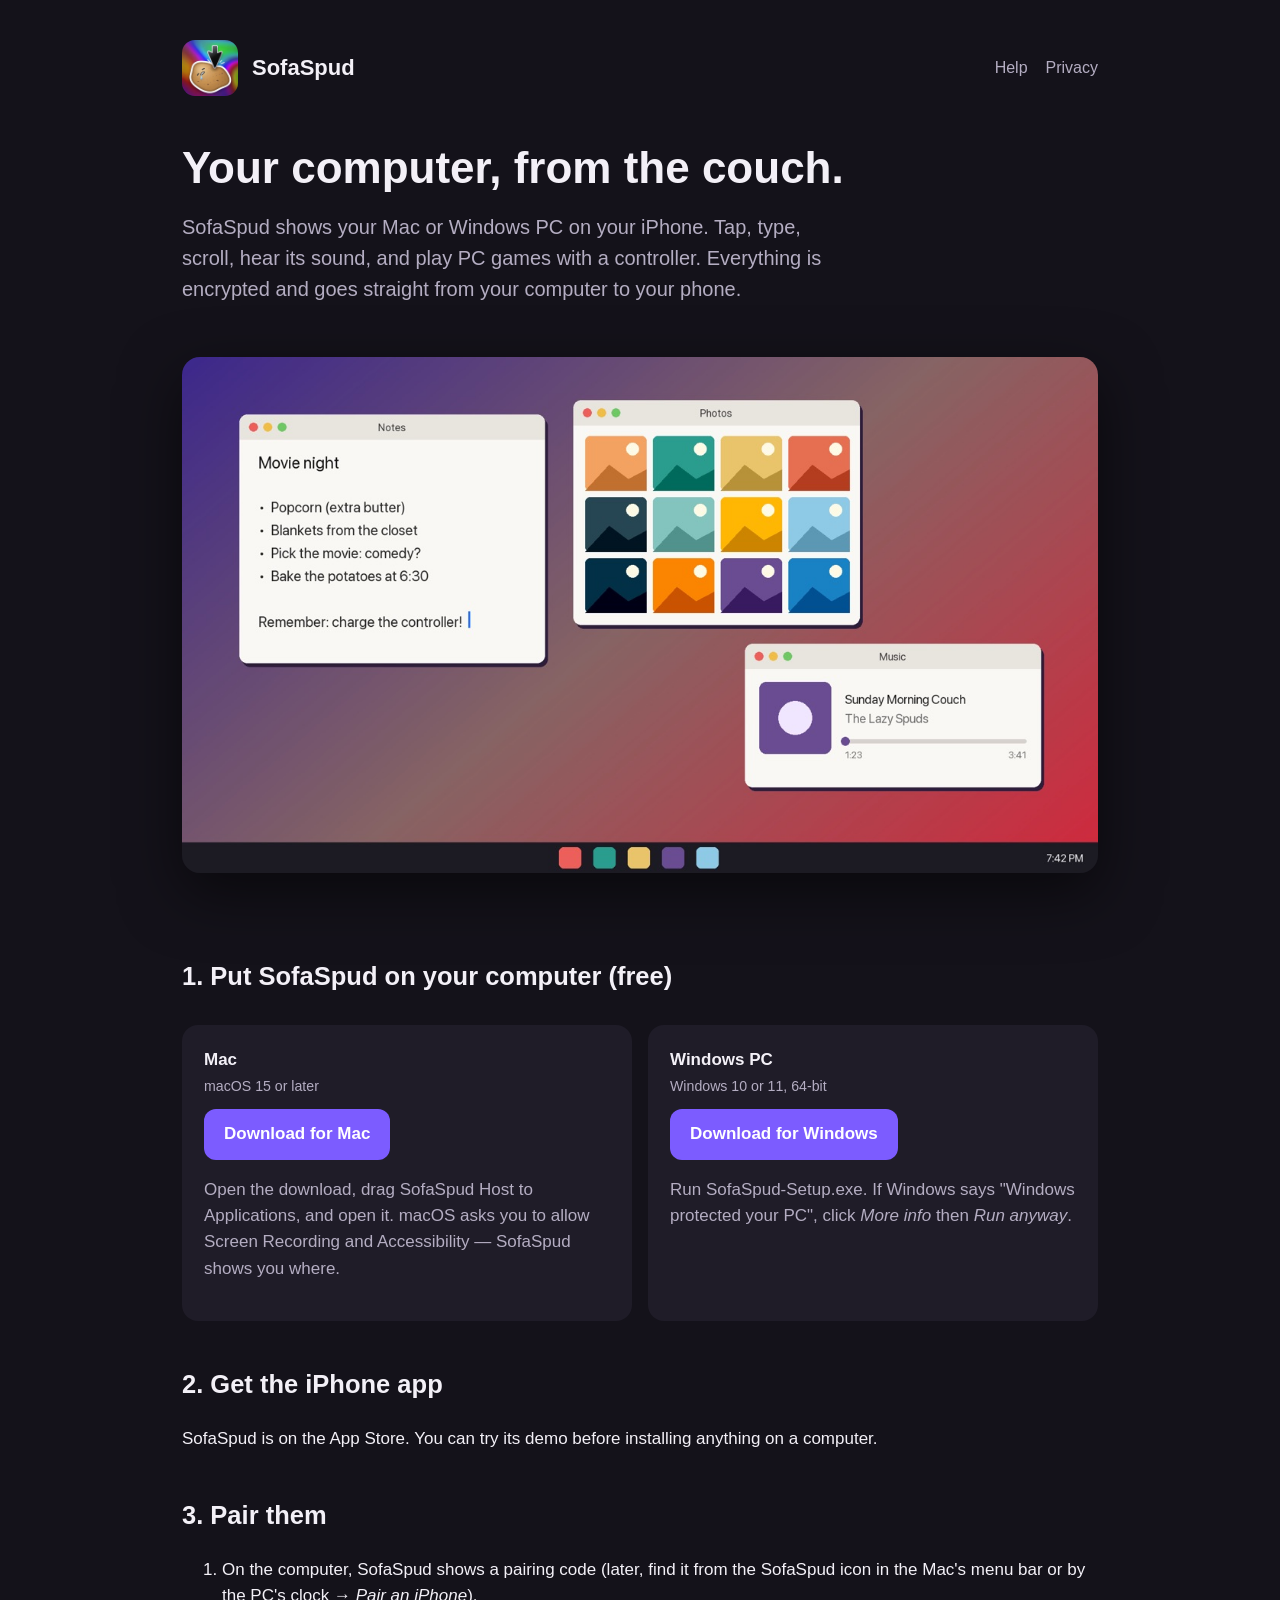
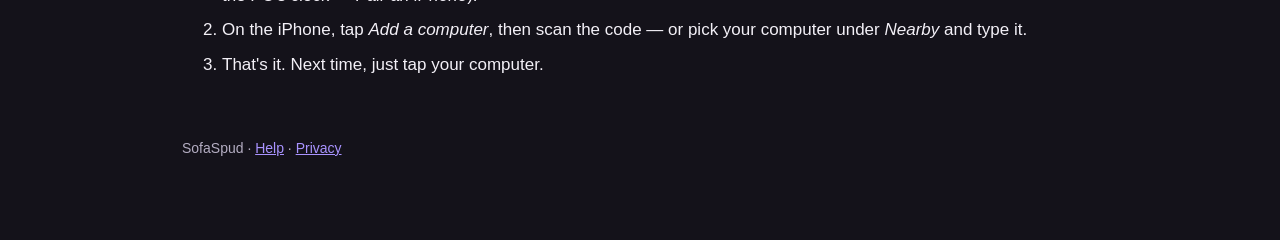
==== index.html @ 91dc5d45 "SofaSpud website: download, help and privacy pages Co-Authored-By: Claude Opus 5.5 <noreply@anthropi" ====
<!DOCTYPE html>
<html lang="en">
<head>
<meta charset="utf-8">
<meta name="viewport" content="width=device-width, initial-scale=1">
<title>SofaSpud — your computer, from the couch</title>
<meta name="description" content="See and control your Mac or Windows PC from your iPhone. Get the free SofaSpud helper for your computer here.">
<link rel="icon" href="icon.png">
<link rel="stylesheet" href="style.css">
</head>
<body>
<main>
  <header>
    <img src="icon.png" alt="">
    <a href="./">SofaSpud</a>
    <nav><a href="support.html">Help</a><a href="privacy.html">Privacy</a></nav>
  </header>

  <h1>Your computer, from the couch.</h1>
  <p class="lead">SofaSpud shows your Mac or Windows PC on your iPhone. Tap, type, scroll, hear its sound, and play PC games with a controller. Everything is encrypted and goes straight from your computer to your phone.</p>

  <img class="hero" src="demo.jpg" alt="A computer's desktop as SofaSpud shows it">

  <h2 id="download">1. Put SofaSpud on your computer (free)</h2>
  <div class="downloads">
    <div class="dl">
      <strong>Mac</strong><br><small>macOS 15 or later</small><br>
      <a class="btn" href="https://github.com/sofaspud-app/sofaspud-app.github.io/releases/latest/download/SofaSpud.dmg">Download for Mac</a>
      <p class="muted">Open the download, drag SofaSpud Host to Applications, and open it. macOS asks you to allow Screen Recording and Accessibility — SofaSpud shows you where.</p>
    </div>
    <div class="dl">
      <strong>Windows PC</strong><br><small>Windows 10 or 11, 64-bit</small><br>
      <a class="btn" href="https://github.com/sofaspud-app/sofaspud-app.github.io/releases/latest/download/SofaSpud-Setup.exe">Download for Windows</a>
      <p class="muted">Run SofaSpud-Setup.exe. If Windows says "Windows protected your PC", click <em>More info</em> then <em>Run anyway</em>.</p>
    </div>
  </div>

  <h2>2. Get the iPhone app</h2>
  <p>SofaSpud is on the App Store. You can try its demo before installing anything on a computer.</p>

  <h2>3. Pair them</h2>
  <ol>
    <li>On the computer, SofaSpud shows a pairing code (later, find it from the SofaSpud icon in the Mac's menu bar or by the PC's clock → <em>Pair an iPhone</em>).</li>
    <li>On the iPhone, tap <em>Add a computer</em>, then scan the code — or pick your computer under <em>Nearby</em> and type it.</li>
    <li>That's it. Next time, just tap your computer.</li>
  </ol>

  <footer>SofaSpud · <a href="support.html">Help</a> · <a href="privacy.html">Privacy</a></footer>
</main>
</body>
</html>
---- style.css ----
:root { --bg:#14121a; --card:#1f1c28; --text:#f3f0f7; --muted:#b4adc2; --accent:#7c5cff; }
* { box-sizing:border-box }
body { margin:0; font:17px/1.55 -apple-system,BlinkMacSystemFont,"Segoe UI",Roboto,sans-serif; background:var(--bg); color:var(--text) }
main { max-width:960px; margin:0 auto; padding:40px 22px 80px }
header { display:flex; align-items:center; gap:14px }
header img { width:56px; height:56px; border-radius:13px }
header a { color:var(--text); text-decoration:none; font-weight:700; font-size:22px }
nav { margin-left:auto; display:flex; gap:18px } nav a { color:var(--muted); font-size:16px; font-weight:500 }
h1 { font-size:44px; line-height:1.1; margin:48px 0 12px } h2 { margin-top:44px }
.lead { color:var(--muted); font-size:20px; max-width:640px }
.hero { width:100%; border-radius:18px; margin:32px 0; box-shadow:0 20px 60px #0008 }
.downloads { display:grid; grid-template-columns:repeat(auto-fit,minmax(260px,1fr)); gap:16px; margin:28px 0 }
.dl { background:var(--card); border-radius:16px; padding:22px }
.dl a.btn { display:inline-block; margin-top:10px; background:var(--accent); color:#fff; padding:12px 20px; border-radius:12px; text-decoration:none; font-weight:600 }
.dl small, .muted { color:var(--muted) }
ol li, ul li { margin:8px 0 }
a { color:#a993ff }
footer { margin-top:60px; color:var(--muted); font-size:14px }
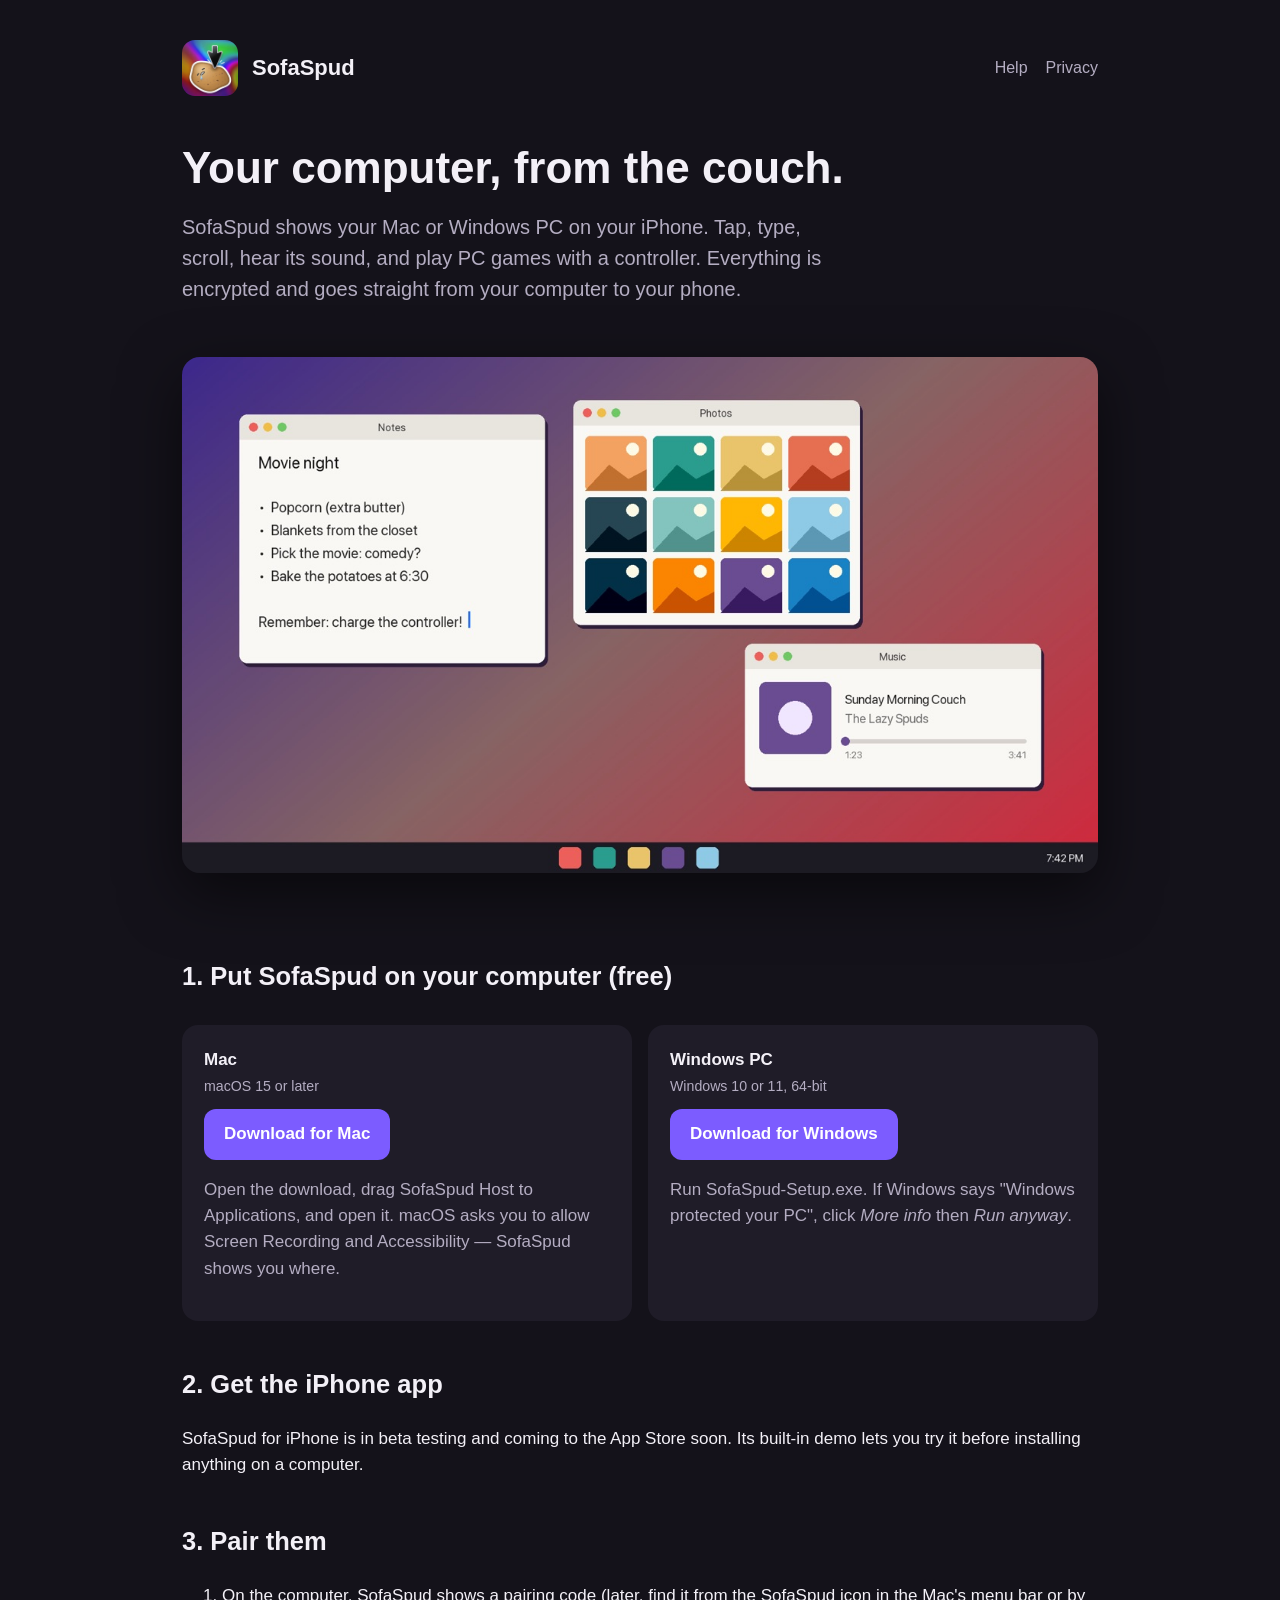
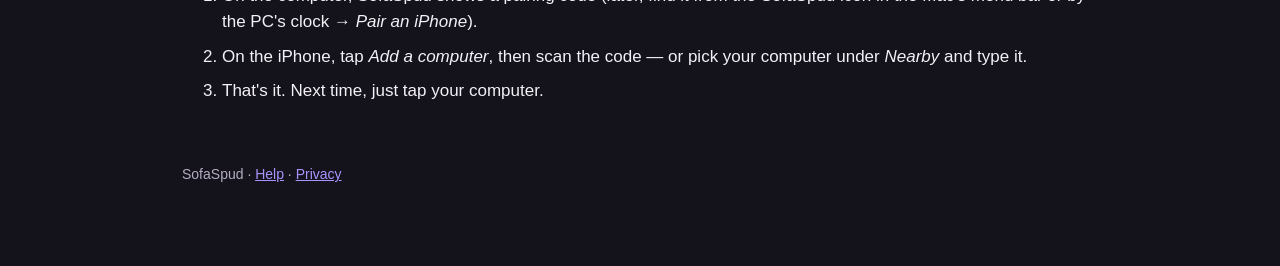
==== commit cc797dcf: "Say the iPhone app is in beta for now Co-Authored-By: Claude Opus 5.5 <noreply@anthropic.com> Claude" ====
--- a/index.html
+++ b/index.html
@@ -36,7 +36,7 @@
   </div>
 
   <h2>2. Get the iPhone app</h2>
-  <p>SofaSpud is on the App Store. You can try its demo before installing anything on a computer.</p>
+  <p>SofaSpud for iPhone is in beta testing and coming to the App Store soon. Its built-in demo lets you try it before installing anything on a computer.</p>
 
   <h2>3. Pair them</h2>
   <ol>
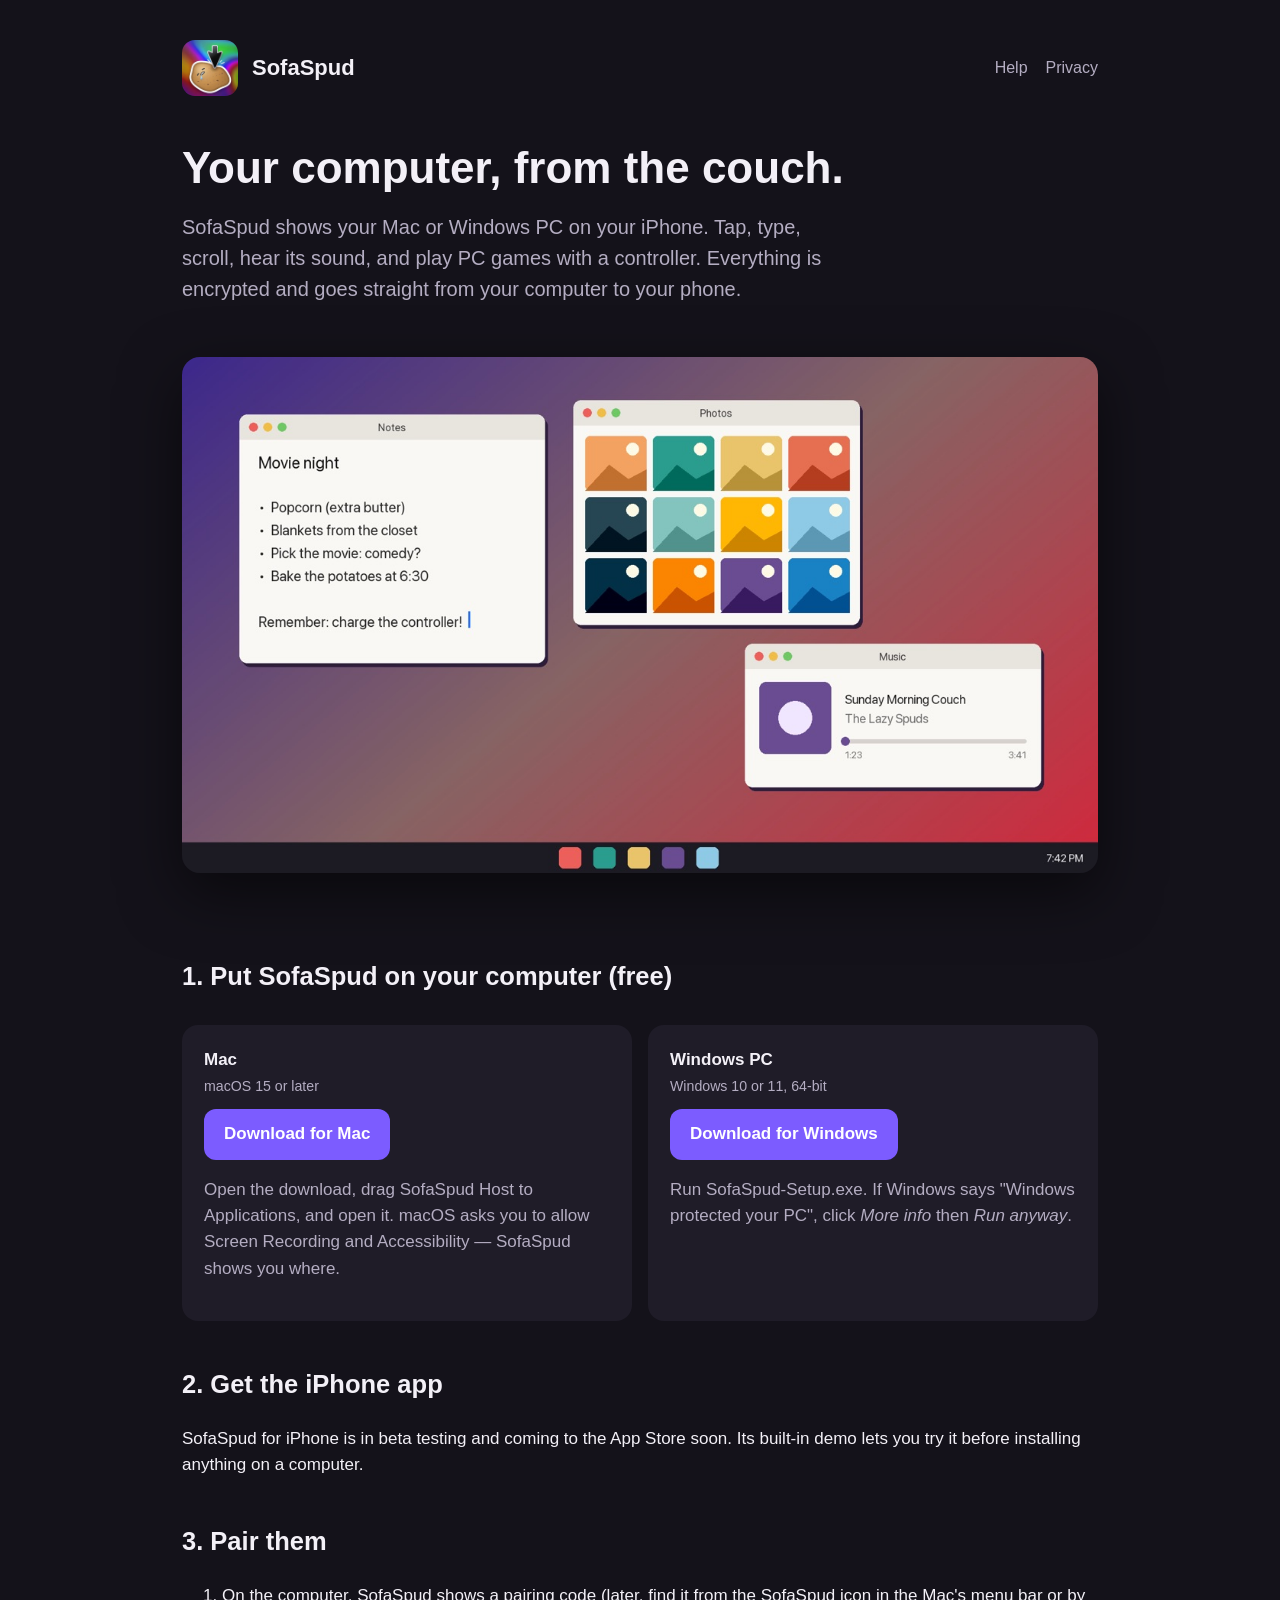
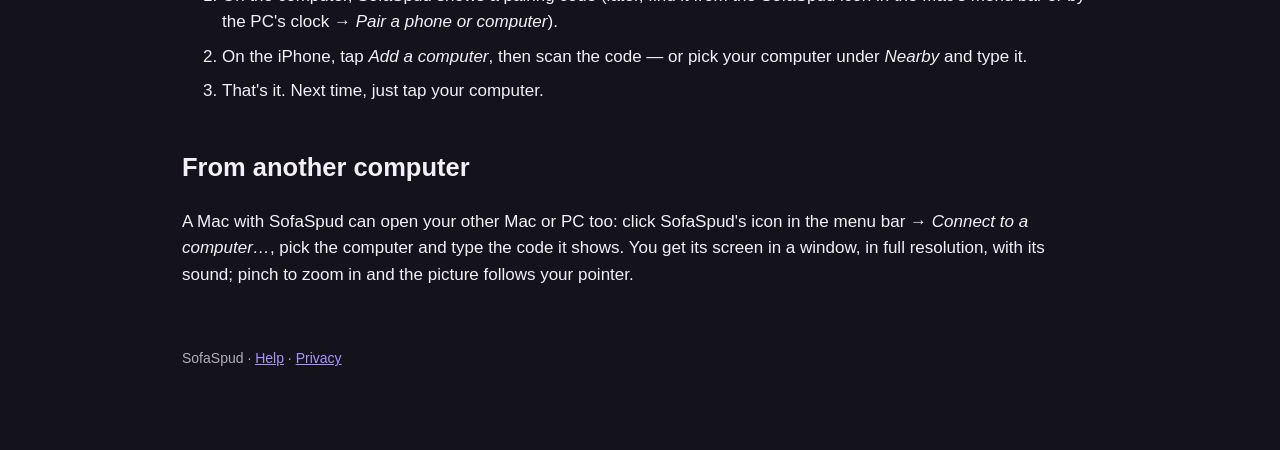
==== commit 518754aa: "Connect from a Mac to another computer" ====
--- a/index.html
+++ b/index.html
@@ -40,10 +40,13 @@
 
   <h2>3. Pair them</h2>
   <ol>
-    <li>On the computer, SofaSpud shows a pairing code (later, find it from the SofaSpud icon in the Mac's menu bar or by the PC's clock → <em>Pair an iPhone</em>).</li>
+    <li>On the computer, SofaSpud shows a pairing code (later, find it from the SofaSpud icon in the Mac's menu bar or by the PC's clock → <em>Pair a phone or computer</em>).</li>
     <li>On the iPhone, tap <em>Add a computer</em>, then scan the code — or pick your computer under <em>Nearby</em> and type it.</li>
     <li>That's it. Next time, just tap your computer.</li>
   </ol>
+
+  <h2>From another computer</h2>
+  <p>A Mac with SofaSpud can open your other Mac or PC too: click SofaSpud's icon in the menu bar → <em>Connect to a computer…</em>, pick the computer and type the code it shows. You get its screen in a window, in full resolution, with its sound; pinch to zoom in and the picture follows your pointer.</p>
 
   <footer>SofaSpud · <a href="support.html">Help</a> · <a href="privacy.html">Privacy</a></footer>
 </main>
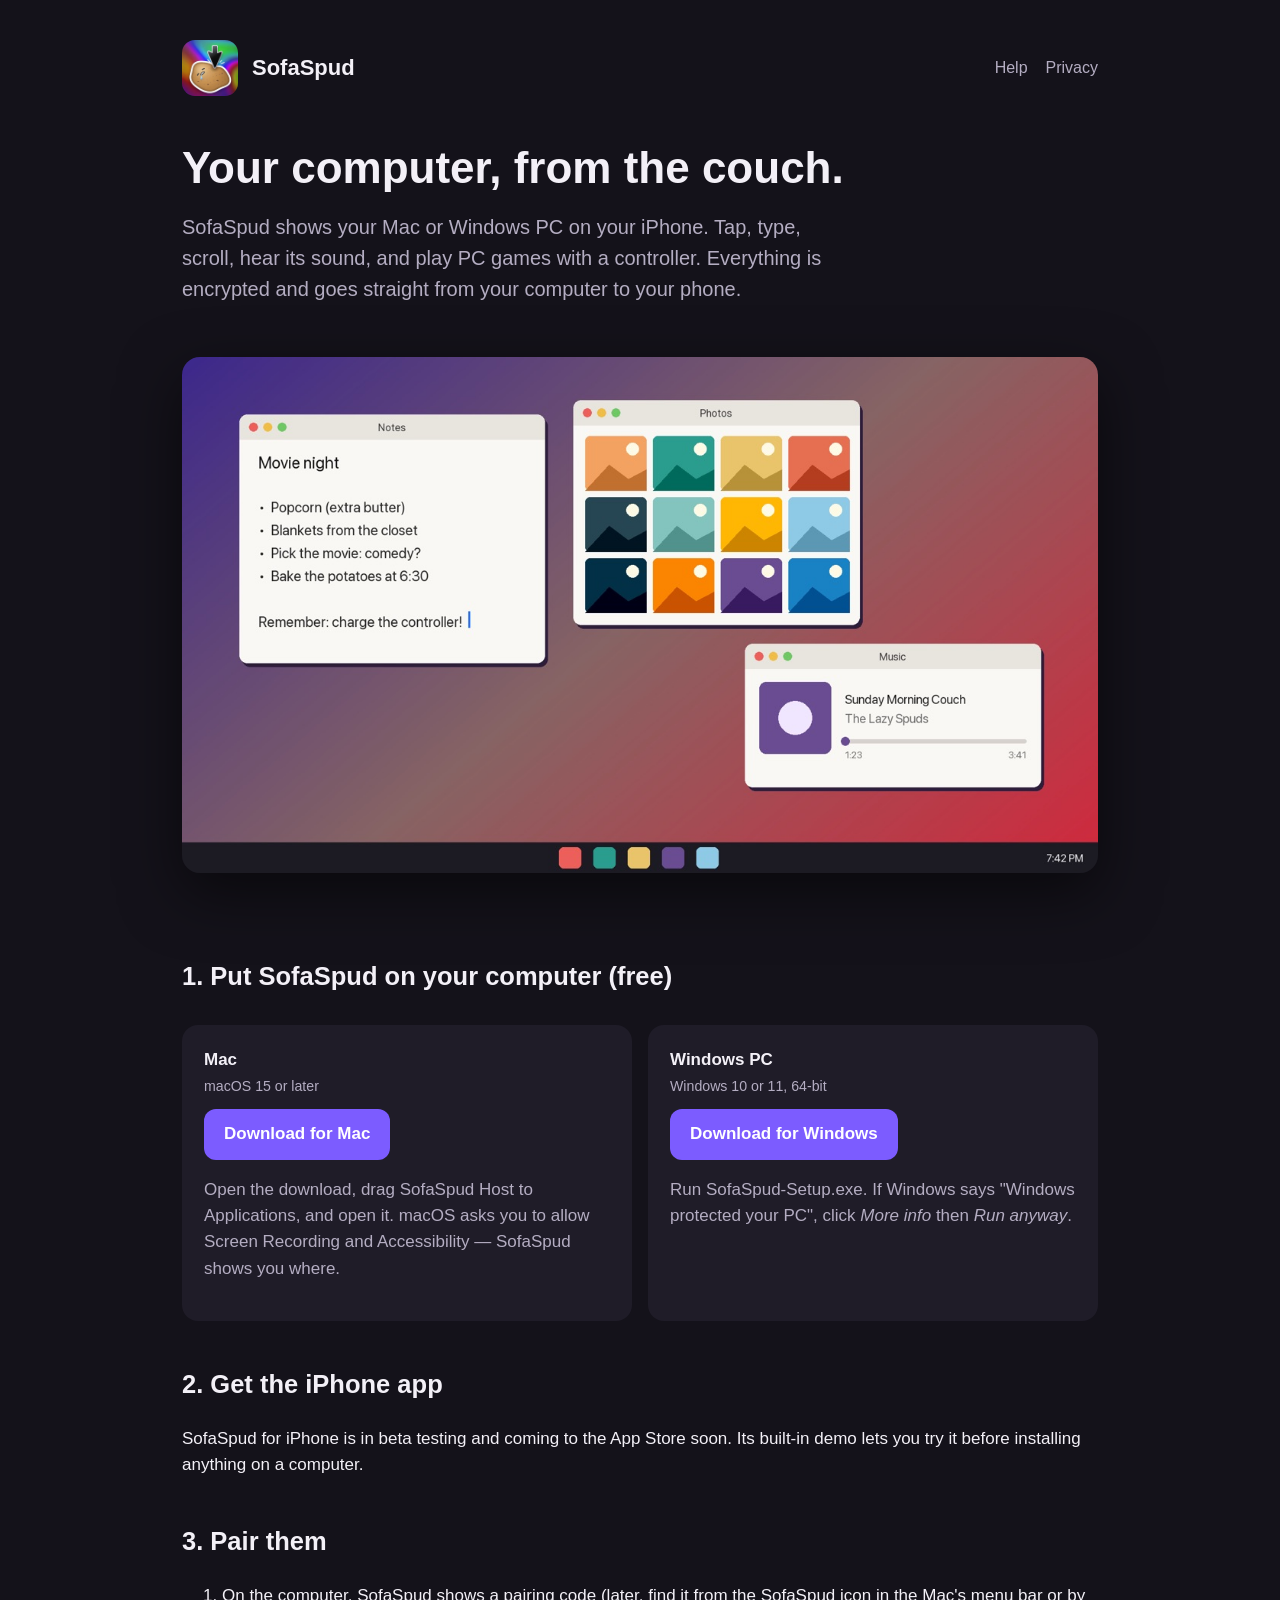
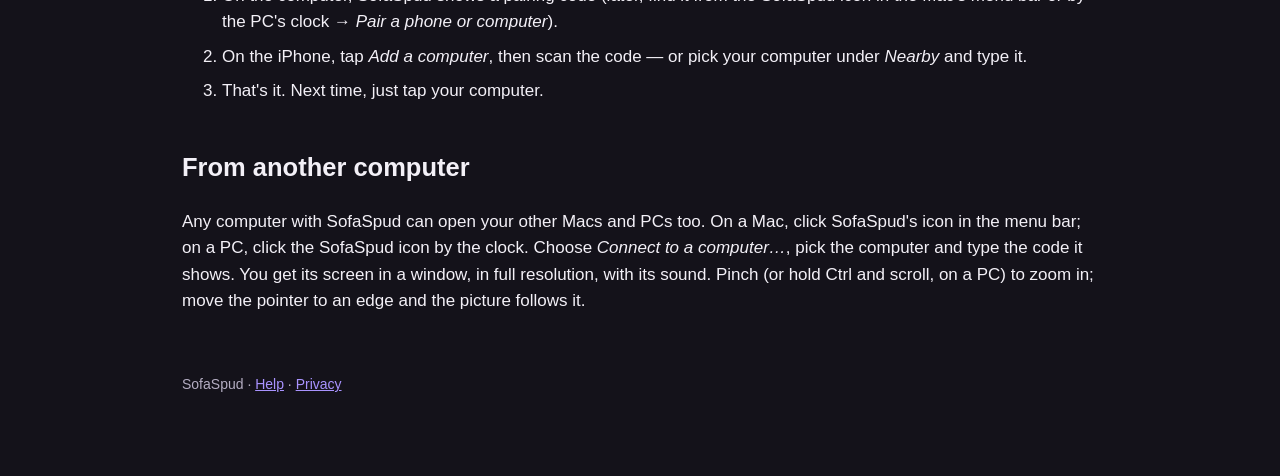
==== commit 7c80de1e: "Site: PCs can open other computers too Co-Authored-By: Claude Opus 5.5 <noreply@anthropic.com> Claud" ====
--- a/index.html
+++ b/index.html
@@ -46,7 +46,7 @@
   </ol>
 
   <h2>From another computer</h2>
-  <p>A Mac with SofaSpud can open your other Mac or PC too: click SofaSpud's icon in the menu bar → <em>Connect to a computer…</em>, pick the computer and type the code it shows. You get its screen in a window, in full resolution, with its sound; pinch to zoom in and the picture follows your pointer.</p>
+  <p>Any computer with SofaSpud can open your other Macs and PCs too. On a Mac, click SofaSpud's icon in the menu bar; on a PC, click the SofaSpud icon by the clock. Choose <em>Connect to a computer…</em>, pick the computer and type the code it shows. You get its screen in a window, in full resolution, with its sound. Pinch (or hold Ctrl and scroll, on a PC) to zoom in; move the pointer to an edge and the picture follows it.</p>
 
   <footer>SofaSpud · <a href="support.html">Help</a> · <a href="privacy.html">Privacy</a></footer>
 </main>
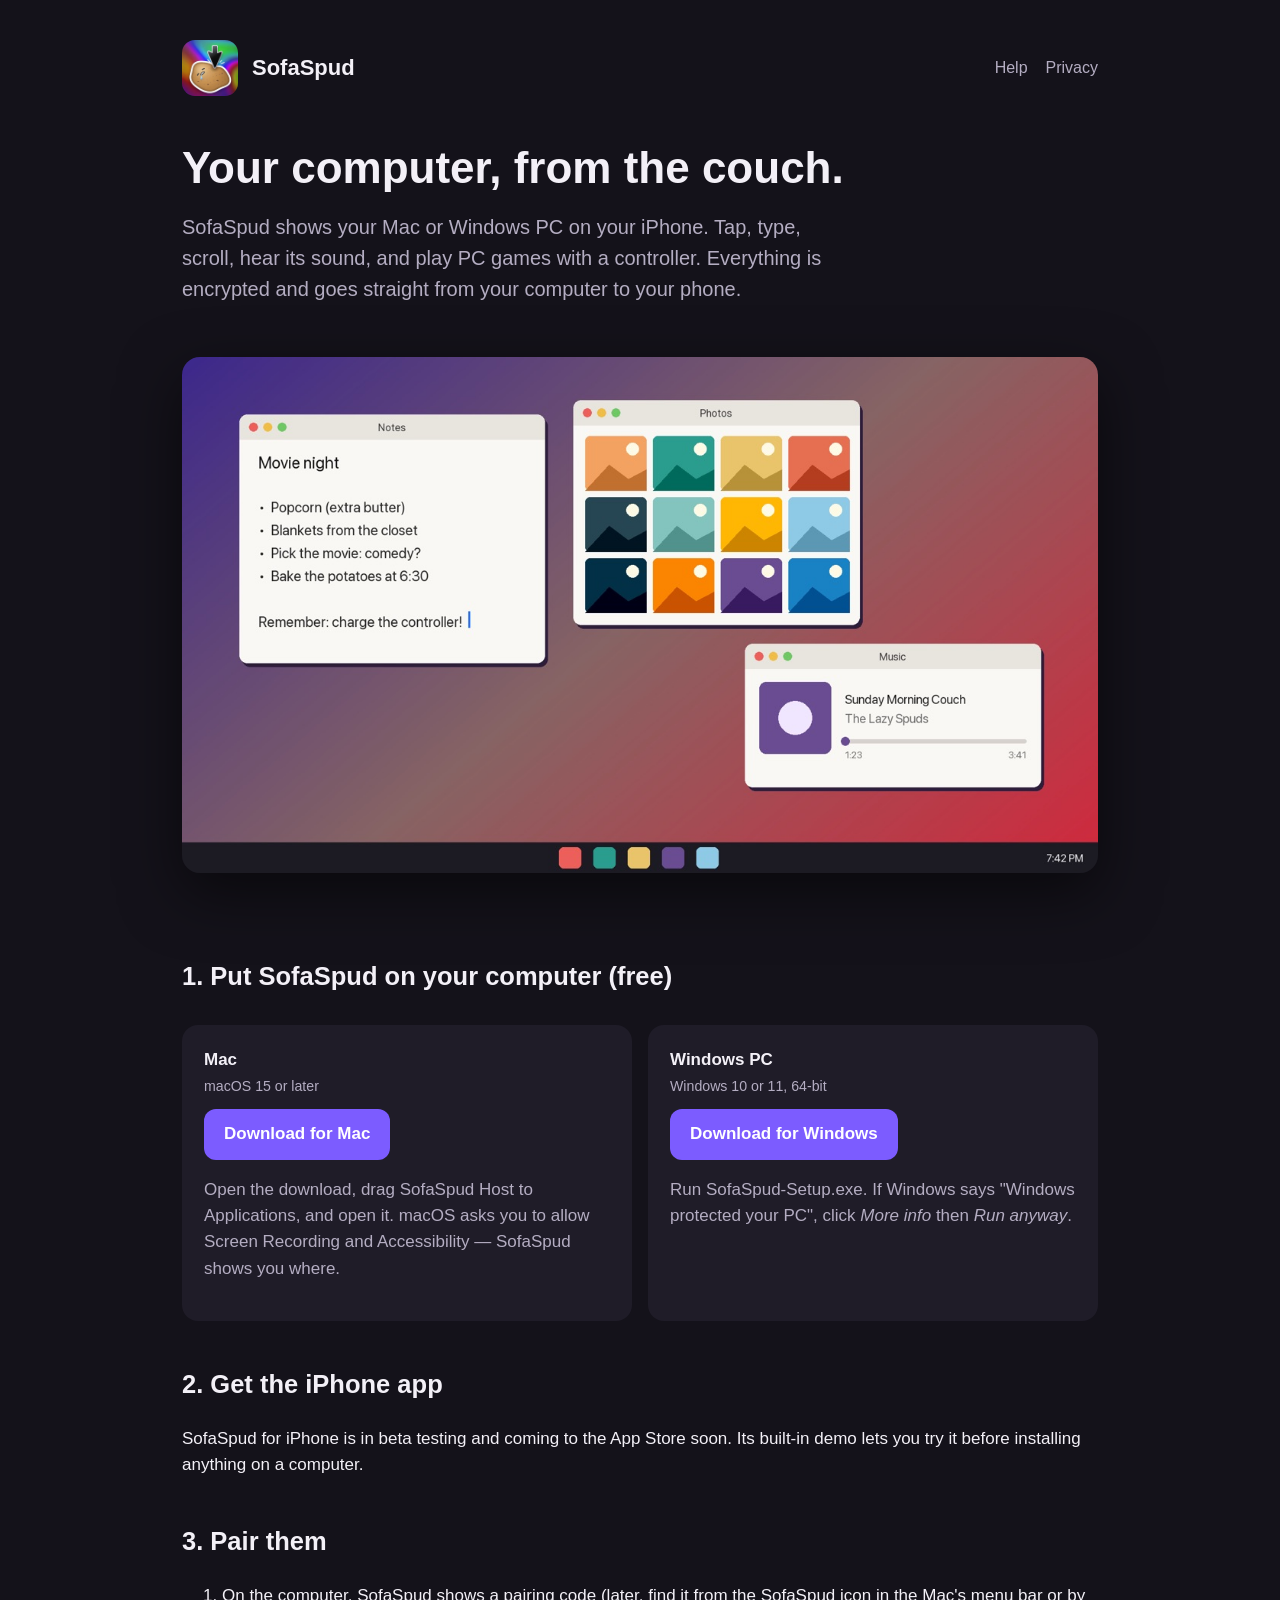
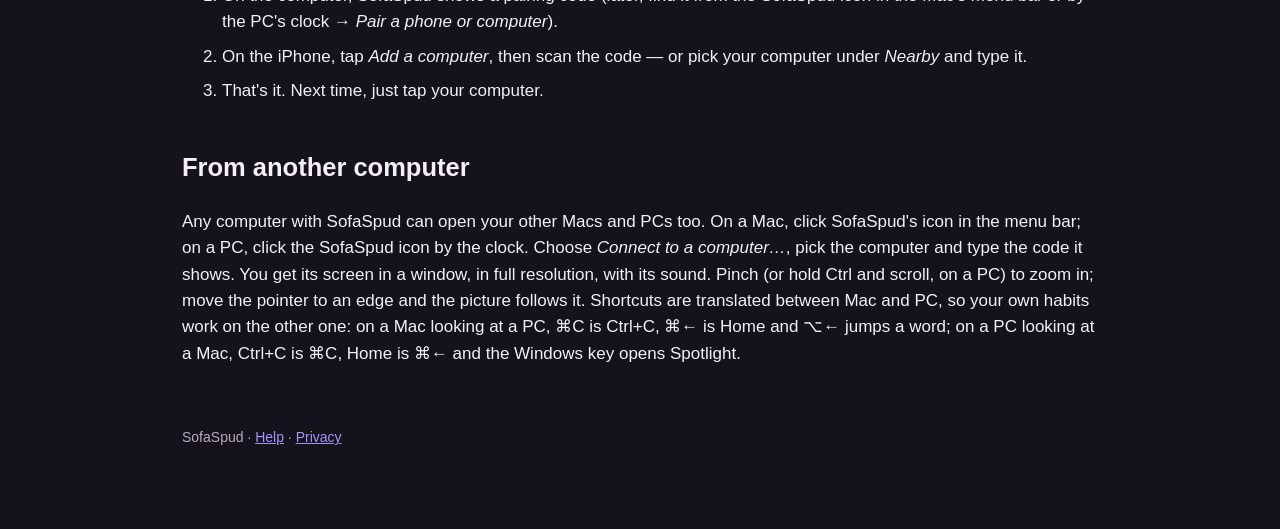
==== commit 1d85ff29: "Site: shortcuts translated between Mac and PC Co-Authored-By: Claude Opus 5.5 <noreply@anthropic.com" ====
--- a/index.html
+++ b/index.html
@@ -46,7 +46,7 @@
   </ol>
 
   <h2>From another computer</h2>
-  <p>Any computer with SofaSpud can open your other Macs and PCs too. On a Mac, click SofaSpud's icon in the menu bar; on a PC, click the SofaSpud icon by the clock. Choose <em>Connect to a computer…</em>, pick the computer and type the code it shows. You get its screen in a window, in full resolution, with its sound. Pinch (or hold Ctrl and scroll, on a PC) to zoom in; move the pointer to an edge and the picture follows it.</p>
+  <p>Any computer with SofaSpud can open your other Macs and PCs too. On a Mac, click SofaSpud's icon in the menu bar; on a PC, click the SofaSpud icon by the clock. Choose <em>Connect to a computer…</em>, pick the computer and type the code it shows. You get its screen in a window, in full resolution, with its sound. Pinch (or hold Ctrl and scroll, on a PC) to zoom in; move the pointer to an edge and the picture follows it. Shortcuts are translated between Mac and PC, so your own habits work on the other one: on a Mac looking at a PC, ⌘C is Ctrl+C, ⌘← is Home and ⌥← jumps a word; on a PC looking at a Mac, Ctrl+C is ⌘C, Home is ⌘← and the Windows key opens Spotlight.</p>
 
   <footer>SofaSpud · <a href="support.html">Help</a> · <a href="privacy.html">Privacy</a></footer>
 </main>
